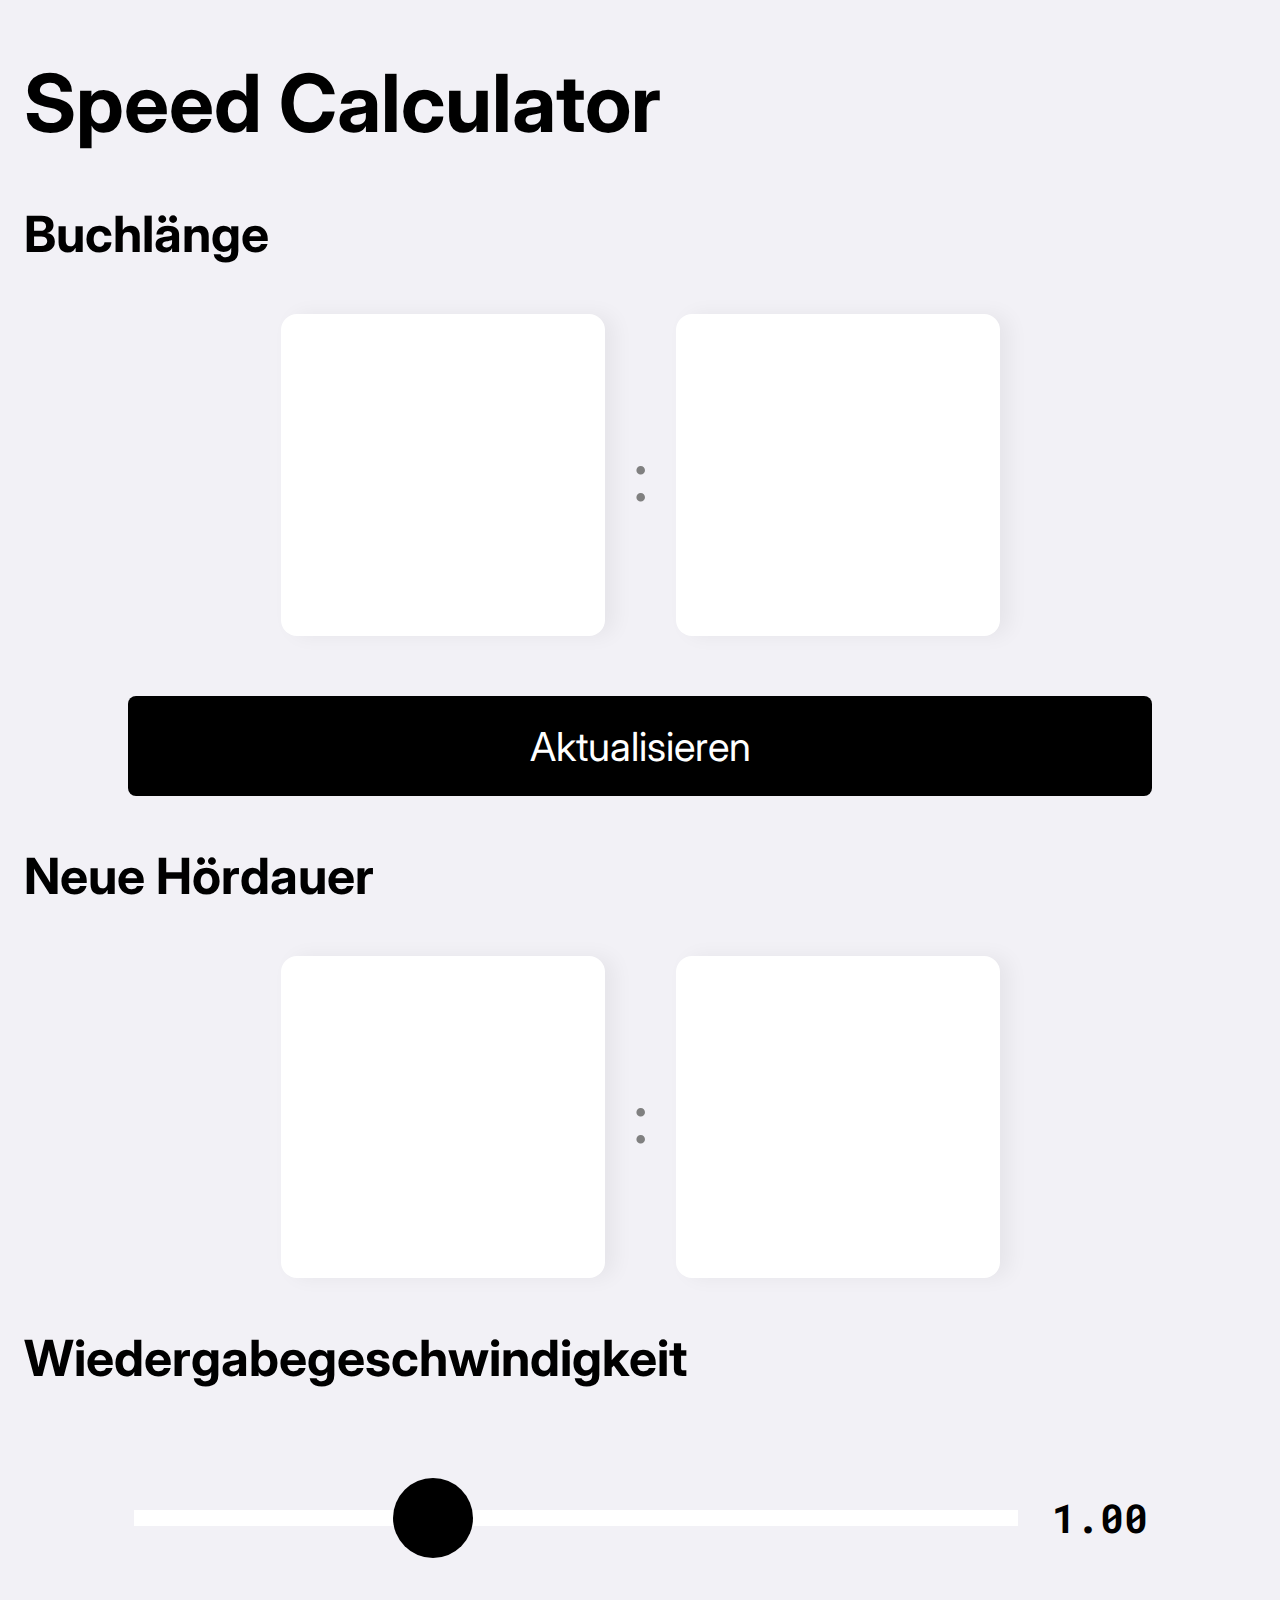
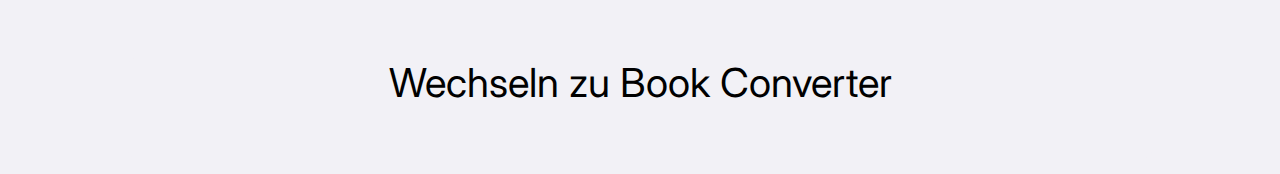
==== speed-calc.html @ e34465b2 "Update speed-calc.html" ====
<!DOCTYPE html>
<html>
<head>
    <meta charset="UTF-8">
    <title>Speed Calculator</title>
    <meta name="apple-mobile-web-app-capable" content="yes">
    <meta name="apple-mobile-web-app-status-bar-style" content="white">
    <link rel="apple-touch-icon" sizes="180x180" href="/apple-touch-icon.png">
    <meta name="theme-color" content="#F2F1F6">
    <link rel="stylesheet" type="text/css" href="style.css" media="screen" />
    <link rel="preconnect" href="https://fonts.googleapis.com">
    <link rel="preconnect" href="https://fonts.gstatic.com" crossorigin>
    <link href="https://fonts.googleapis.com/css2?family=Inter:wght@600&display=swap" rel="stylesheet">
    <link href="https://fonts.googleapis.com/css2?family=Roboto+Mono:wght@300&display=swap" rel="stylesheet">
</head>
<body>

<h1>Speed Calculator</h1>

<h3 class="head">Buchlänge</h3>
<form>
    <input id="blH" type="number" pattern="\d*"><br>
    <p class="dPunkt">:</p>
    <input id="blM" type="number" pattern="\d*"><br>
</form>

<input id="btn" type="button" value="Aktualisieren">

<h3 class="head">Neue Hördauer</h3>
<form>
    <input id="nH" type="number" pattern="\d*"><br>
    <p class="dPunkt">:</p>
    <input id="nM" type="number" pattern="\d*"><br>
</form>

<h3 class="head">Wiedergabegeschwindigkeit</h3>
<div class="slidecontainer">
    <input type="range" min="5" max="300" value="100" step="5" class="slider" id="rangeSlider">
    <h4 id="valueSlider"></h4>
  </div>

<a id="ghost-btn" href="../index.html">Wechseln zu Book Converter</a>
<p id="tester"></p>

    <style>
    </style>   

<script>
    var blHour = localStorage.getItem('hourBook');
    var blMinute = localStorage.getItem('minuteBook');
    
    function getLength() {
        document.getElementById("blH").value = blHour;
        document.getElementById("blM").value = blMinute;
        }
        
    getLength();
    
    var totalMinutes = parseInt(blHour) * 60 + parseInt(blMinute);
    
    document.getElementById("btn").onclick = function() {
        totalMinutes = parseInt(blHour) * 60 + parseInt(blMinute);
        
        document.getElementById("blH").value = blHour;
        document.getElementById("blM").value = blMinute;
        
        localStorage.setItem(blHour, 'hourBook');
        localStorage.setItem(blMinute, 'minuteBook');
    }
    
    var slider = document.getElementById("rangeSlider");
    var timeAdj = document.getElementById("valueSlider");
    var newHour = document.getElementById("nH");
    var newMinute = document.getElementById("nM");
    
    timeAdj.innerHTML = (slider.value/100).toFixed(2);
    newHour.value = blHour;
    newMinute.value = blMinute;
    
    slider.oninput = function() {
        
        var sliderShown = (this.value/100).toFixed(2);
        timeAdj.innerHTML = sliderShown;
        
        var newTime = (totalMinutes / sliderShown) / 60;
        var splitTime = newTime.toString().split('.');
        
        newHour.value = splitTime[0];
        newMinute.value = Math.floor((newTime - splitTime[0]) * 60);
    }
    
    </script>
</body>
</html>
---- style.css ----
@media (prefers-color-scheme: light) {
    html {
        background-color: #F2F1F6;
    }  
    
    h1, .head, h4 {
        color: #000000;
        }
    
    .dPunkt {
        color: #808080;
    }    

    input[type=number] {
        background-color: #ffffff;
        color: #808080;
        }

    input[type=button] {
        color: #ffffff;
        background-color: #000000;
    }   
    #ghost-btn {
        background-color: #F2F1F6;
        color: #000000;
    }

    input[type=button]:active {
        background-color: rgba(0,0,0,0.8);
    }

    #boxed {
        background-color: rgba(0,0,0,0.8);
    }

    #result {
        color: #ffffff;
    }

    .slider {
        background: #ffffff;
    }

    .slider::-webkit-slider-thumb {
        background: #000000;
    }
}

@media (prefers-color-scheme: dark) {
    html {
        background-color: #000000;
    }    
    
    h1, .head, h4 {
        color: #b2b2b2;
        }
     
    .dPunkt {
        color: #b2b2b2;
    }    

    input[type=number] {
        background-color: #222222;
        color: #b2b2b2;
    }

    input[type=button] {
        color: #b2b2b2;
        background-color: #222222;
    } 

    #ghost-btn {
        background-color: #000000;
        color: #b2b2b2;
    }  

    input[type=button]:active {
        background-color: rgba(255,255,255,0.1);
    }

    #boxed {
        background-color: #222222;
    }

    #result {
        color: #b2b2b2;
    }

    .slider {
        background: #222222;
    }

    .slider::-webkit-slider-thumb {
        background: #b2b2b2;
    }
}

h1 {
    font-family: 'Inter', sans-serif;
    font-size: 80px;
    margin-left: 16px;
}

h4 {
    font-family: 'Roboto Mono', monospace;
    font-size: 40px;
    margin-left: 32px;
}

.head {
    font-family: 'Inter', sans-serif;
    font-size: 50px;
    margin-left: 16px;
}

#full {
    display: flex;
    position: fixed;
    justify-content: center;
    align-items: center;
    top: 0;
    width: 100vw;
    height: 100vh;
    pointer-events: none;

}

#boxed {
    display: none;
    justify-content: center;
    position: fixed;
    width: 70vw;
    height: 70vw;
    align-items: center;
    border-radius: 16px;
    pointer-events: auto;
}

#result {
    font-family: 'Inter', sans-serif;
    font-size: 16vw;
}

.dPunkt {
    margin-left: 8px;
    margin-right: 8px;
    font-family: 'Inter', sans-serif;
    font-size: 70px;
}

form {
    display: flex;
    flex-direction: row;
    justify-content: center;
    align-items: center;
}

input:focus {
    outline: none;
    border: none;
}

input[type=number] {
    border: none;
    width: 25vw;
    height: 25vw;
    font-family: 'Inter', sans-serif;
    font-size: 140px;
    border-radius: 16px;
    text-align: center;
    box-shadow: 10px 0 20px rgba(0,0,0,0.05);
    margin-left: 20px;
    margin-right: 20px;
}

input[type=button] {
    display: flex;
    justify-content: center;
    border-radius: 8px;
    border: none;
    font-family: 'Inter', sans-serif;
    font-size: 40px;
    width: 80vw;
    height: 100px;
    margin-top: 60px;
    margin-left: auto;
    margin-right: auto;
}



#ghost-btn {
    display: flex;
    justify-content: center;
    border-radius: 8px;
    border: none;
    font-family: 'Inter', sans-serif;
    font-size: 40px;
    width: 80vw;
    height: 100px;
    margin-top: 60px;
    margin-left: auto;
    margin-right: auto;
    text-decoration: none;
}

.slidecontainer {
    width: 100%;
    display: flex;
    justify-content: center;
    flex-direction: row;
    align-items: center;
}

.slider {
    -webkit-appearance: none;
    appearance: none;
    width: 70%;
    height: 16px;
    outline: none;
}

.slider::-webkit-slider-thumb {
    -webkit-appearance: none;
    appearance: none;
    width: 80px;
    height: 80px;
    border-radius: 100%;
}
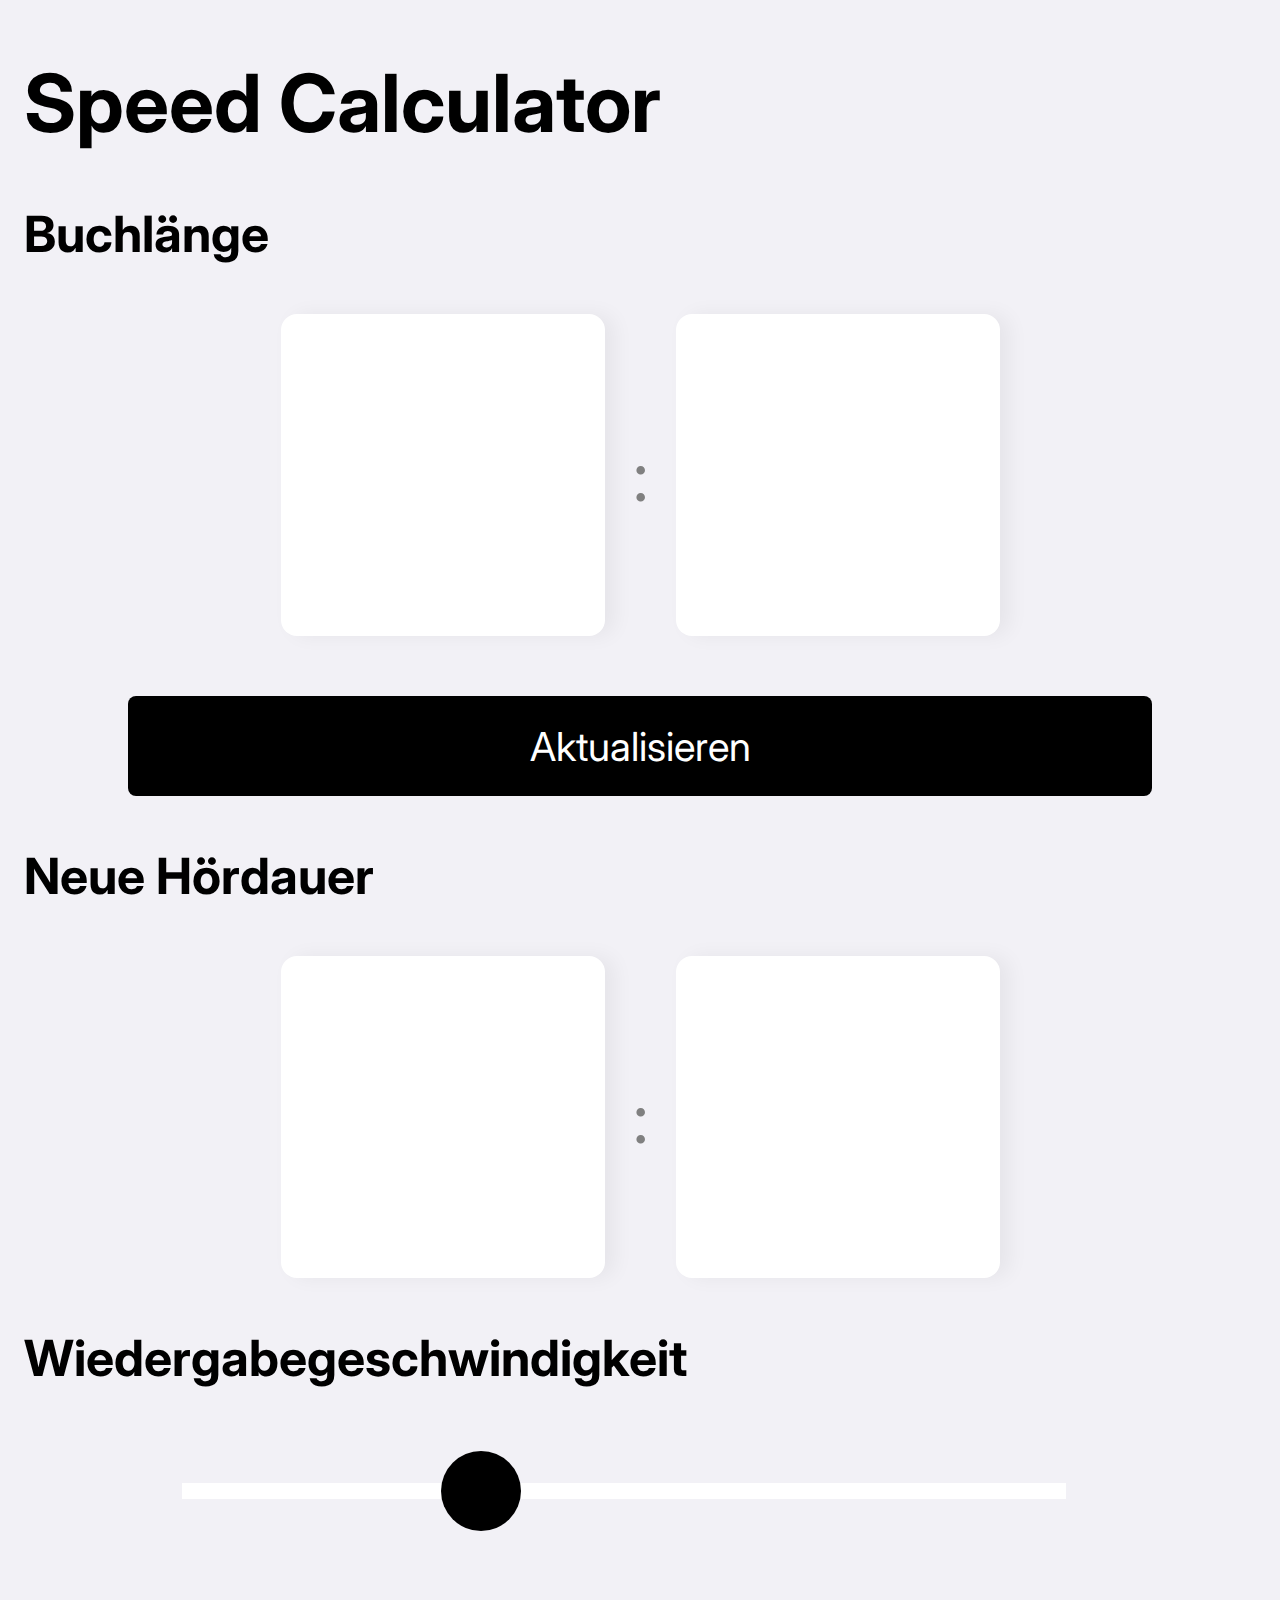
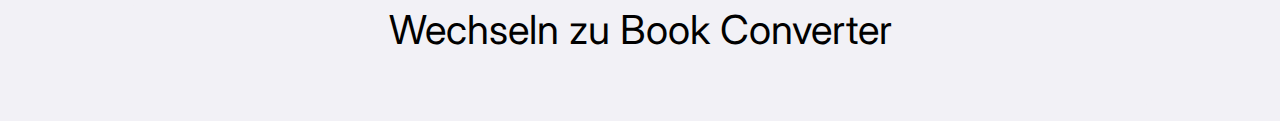
==== commit fdbaa5ba: "Update speed-calc.html" ====
--- a/speed-calc.html
+++ b/speed-calc.html
@@ -24,7 +24,7 @@
     <input id="blM" type="number" pattern="\d*"><br>
 </form>
 
-<input id="btn" type="button" value="Aktualisieren">
+<input id="btn-refresh" type="button" value="Aktualisieren">
 
 <h3 class="head">Neue Hördauer</h3>
 <form>
@@ -46,10 +46,12 @@
     </style>   
 
 <script>
-    var blHour = localStorage.getItem('hourBook');
-    var blMinute = localStorage.getItem('minuteBook');
-    
+
     function getLength() {
+        
+        var blHour = localStorage.getItem('hourBook');
+        var blMinute = localStorage.getItem('minuteBook');
+        
         document.getElementById("blH").value = blHour;
         document.getElementById("blM").value = blMinute;
         }
@@ -58,14 +60,15 @@
     
     var totalMinutes = parseInt(blHour) * 60 + parseInt(blMinute);
     
-    document.getElementById("btn").onclick = function() {
-        totalMinutes = parseInt(blHour) * 60 + parseInt(blMinute);
+    document.getElementById("btn-refresh").onclick = function() {
         
         document.getElementById("blH").value = blHour;
         document.getElementById("blM").value = blMinute;
         
-        localStorage.setItem(blHour, 'hourBook');
-        localStorage.setItem(blMinute, 'minuteBook');
+        totalMinutes = parseInt(blHour) * 60 + parseInt(blMinute);
+        
+        localStorage.setItem('hourBook', blHour);
+        localStorage.setItem('minuteBook', blMinute);
     }
     
     var slider = document.getElementById("rangeSlider");
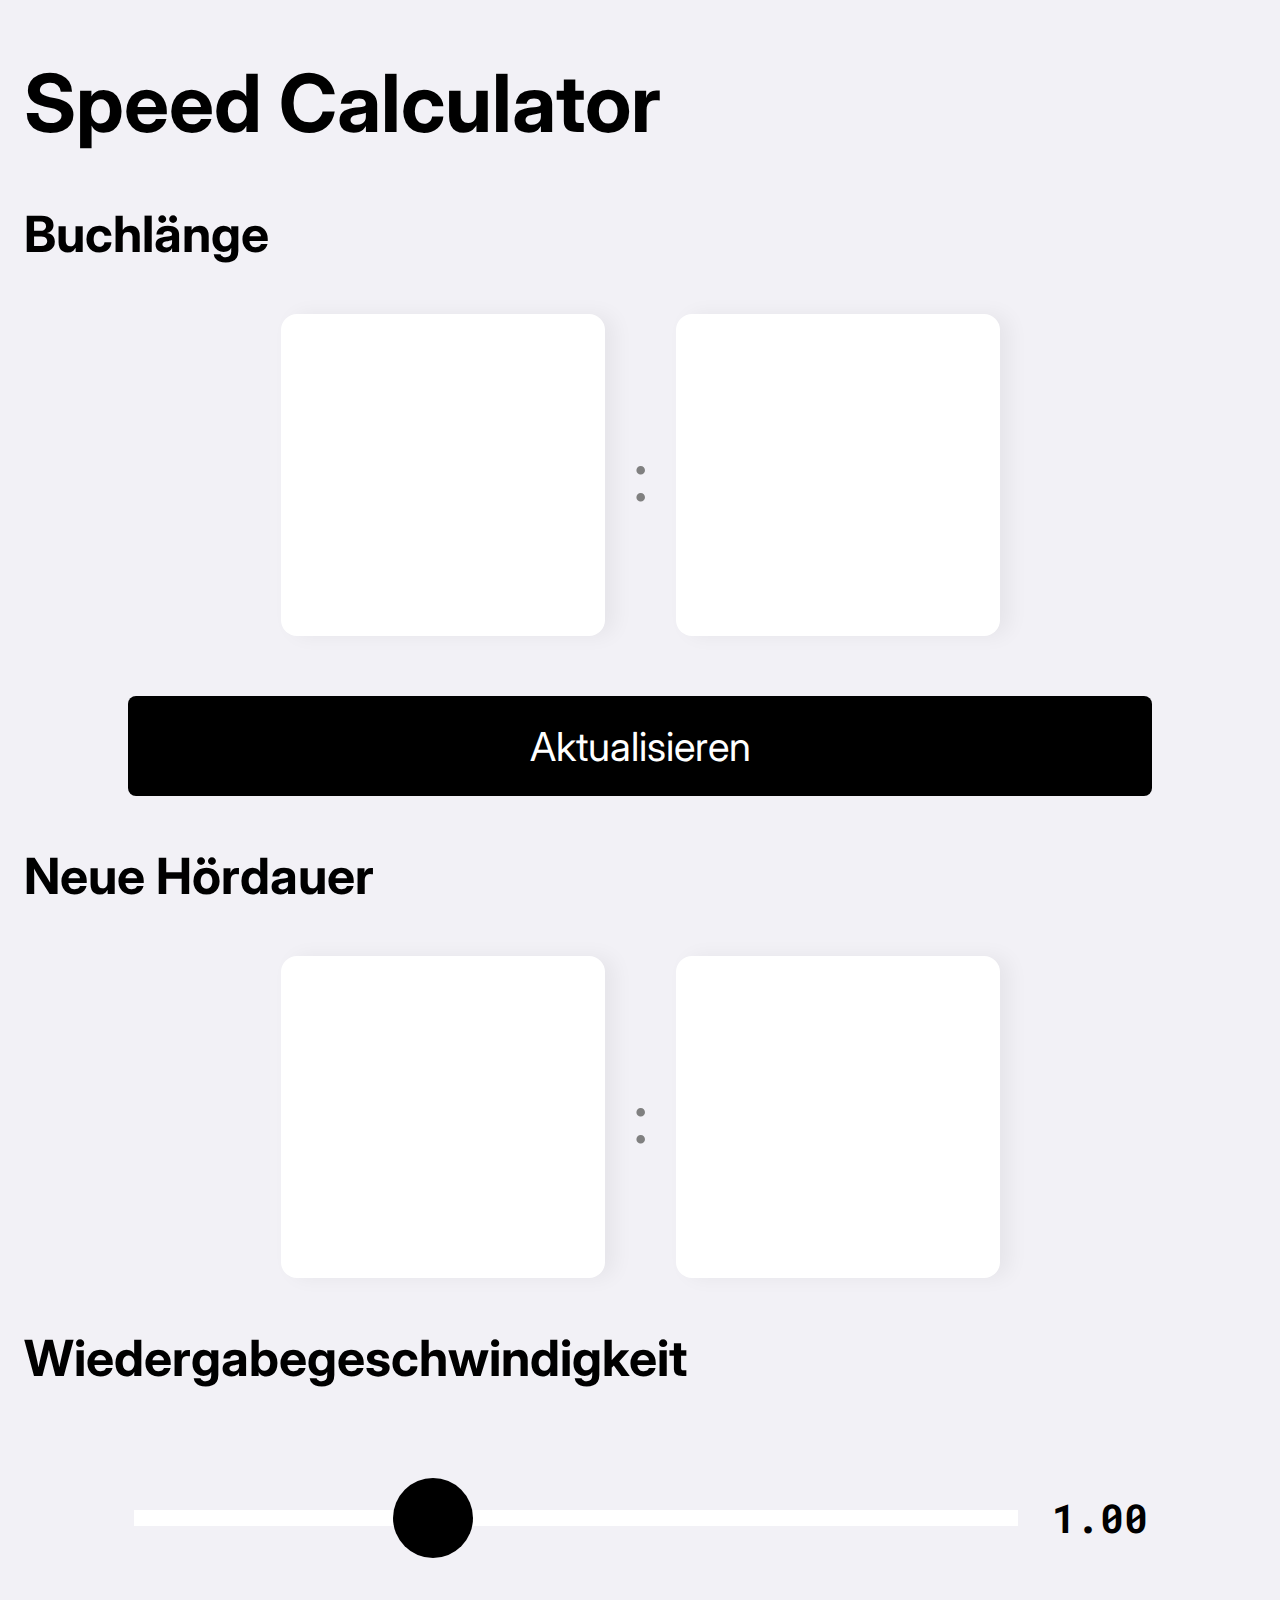
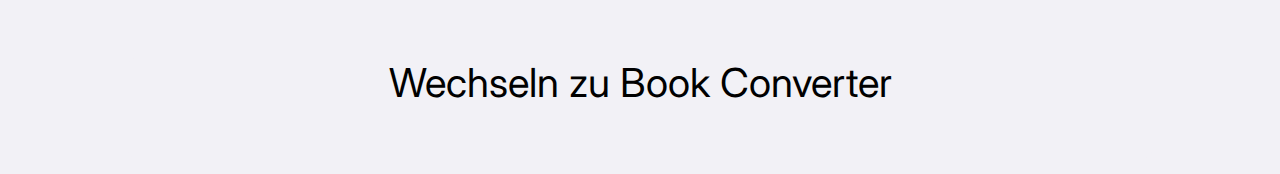
==== commit a22d30d1: "Update speed-calc.html" ====
--- a/speed-calc.html
+++ b/speed-calc.html
@@ -47,11 +47,10 @@
 
 <script>
 
+    var blHour = localStorage.getItem('hour');
+    var blMinute = localStorage.getItem('minute');
+
     function getLength() {
-        
-        var blHour = localStorage.getItem('hourBook');
-        var blMinute = localStorage.getItem('minuteBook');
-        
         document.getElementById("blH").value = blHour;
         document.getElementById("blM").value = blMinute;
         }
